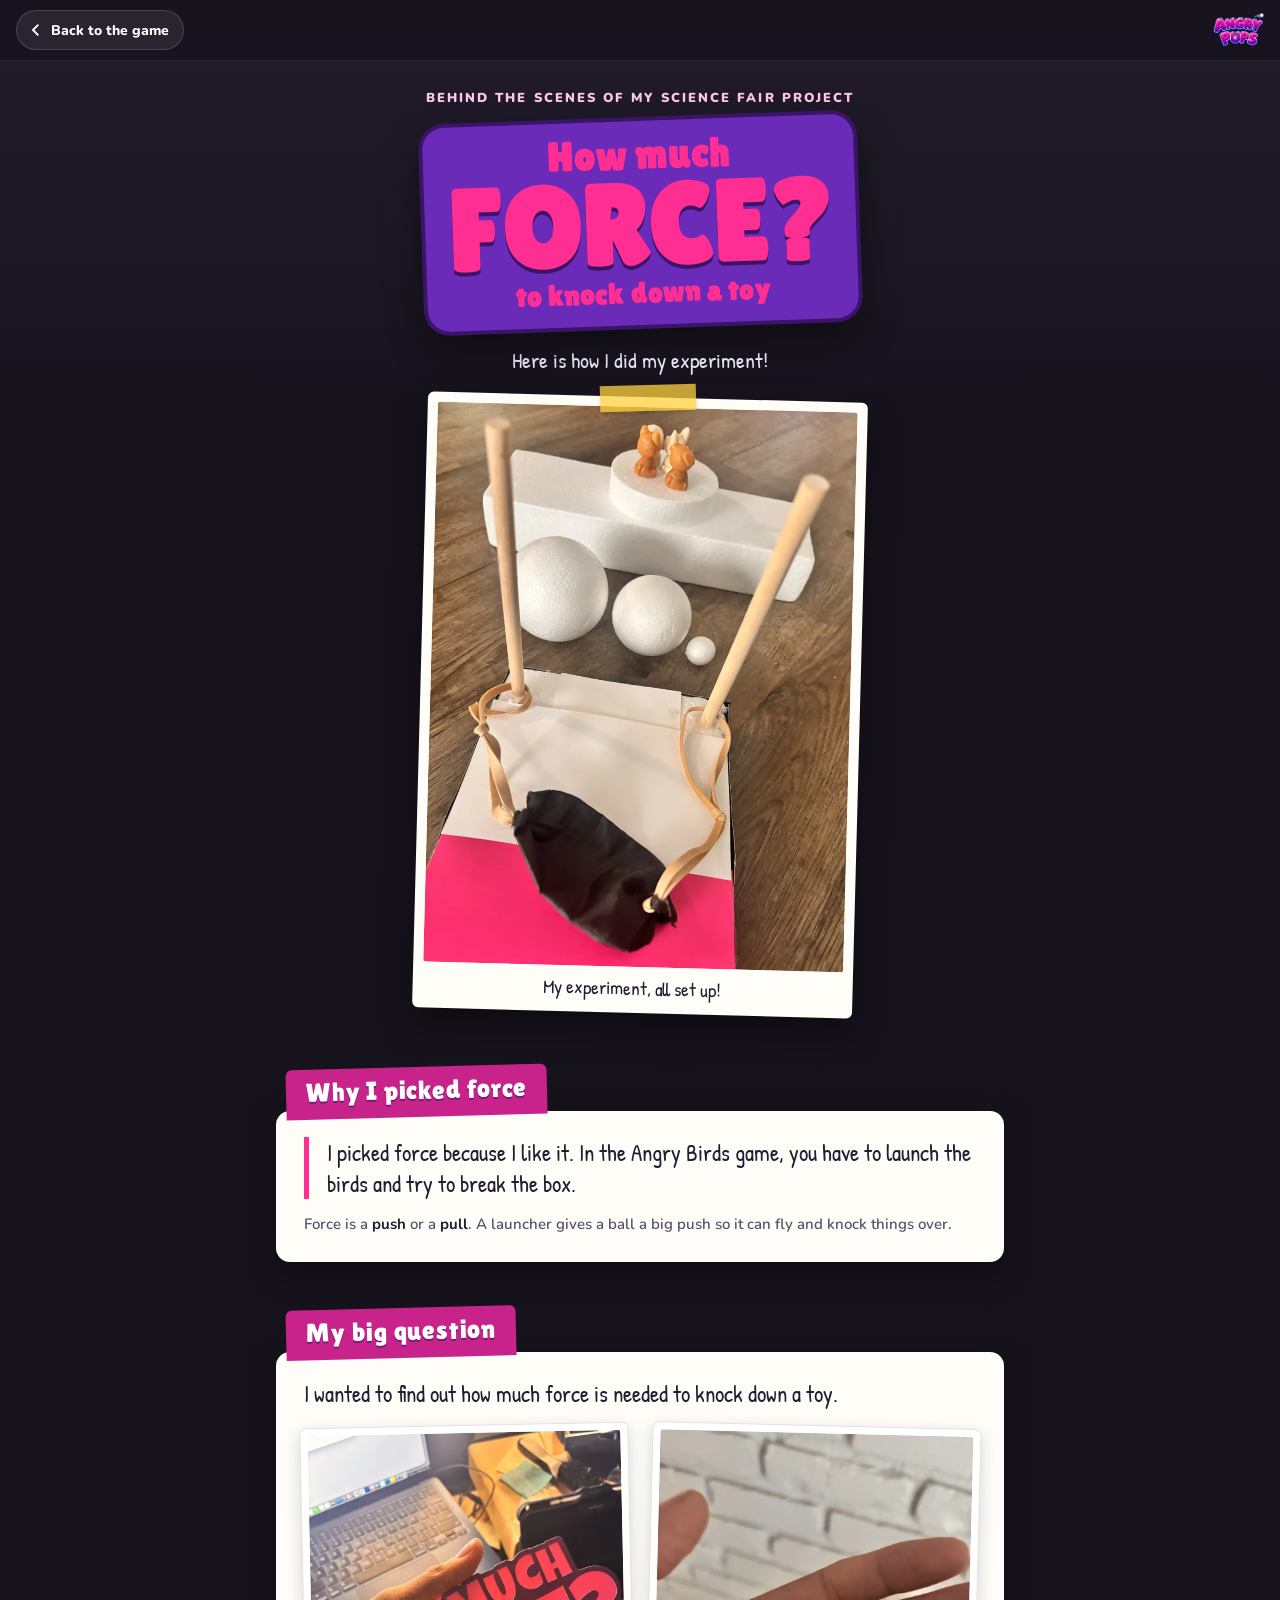
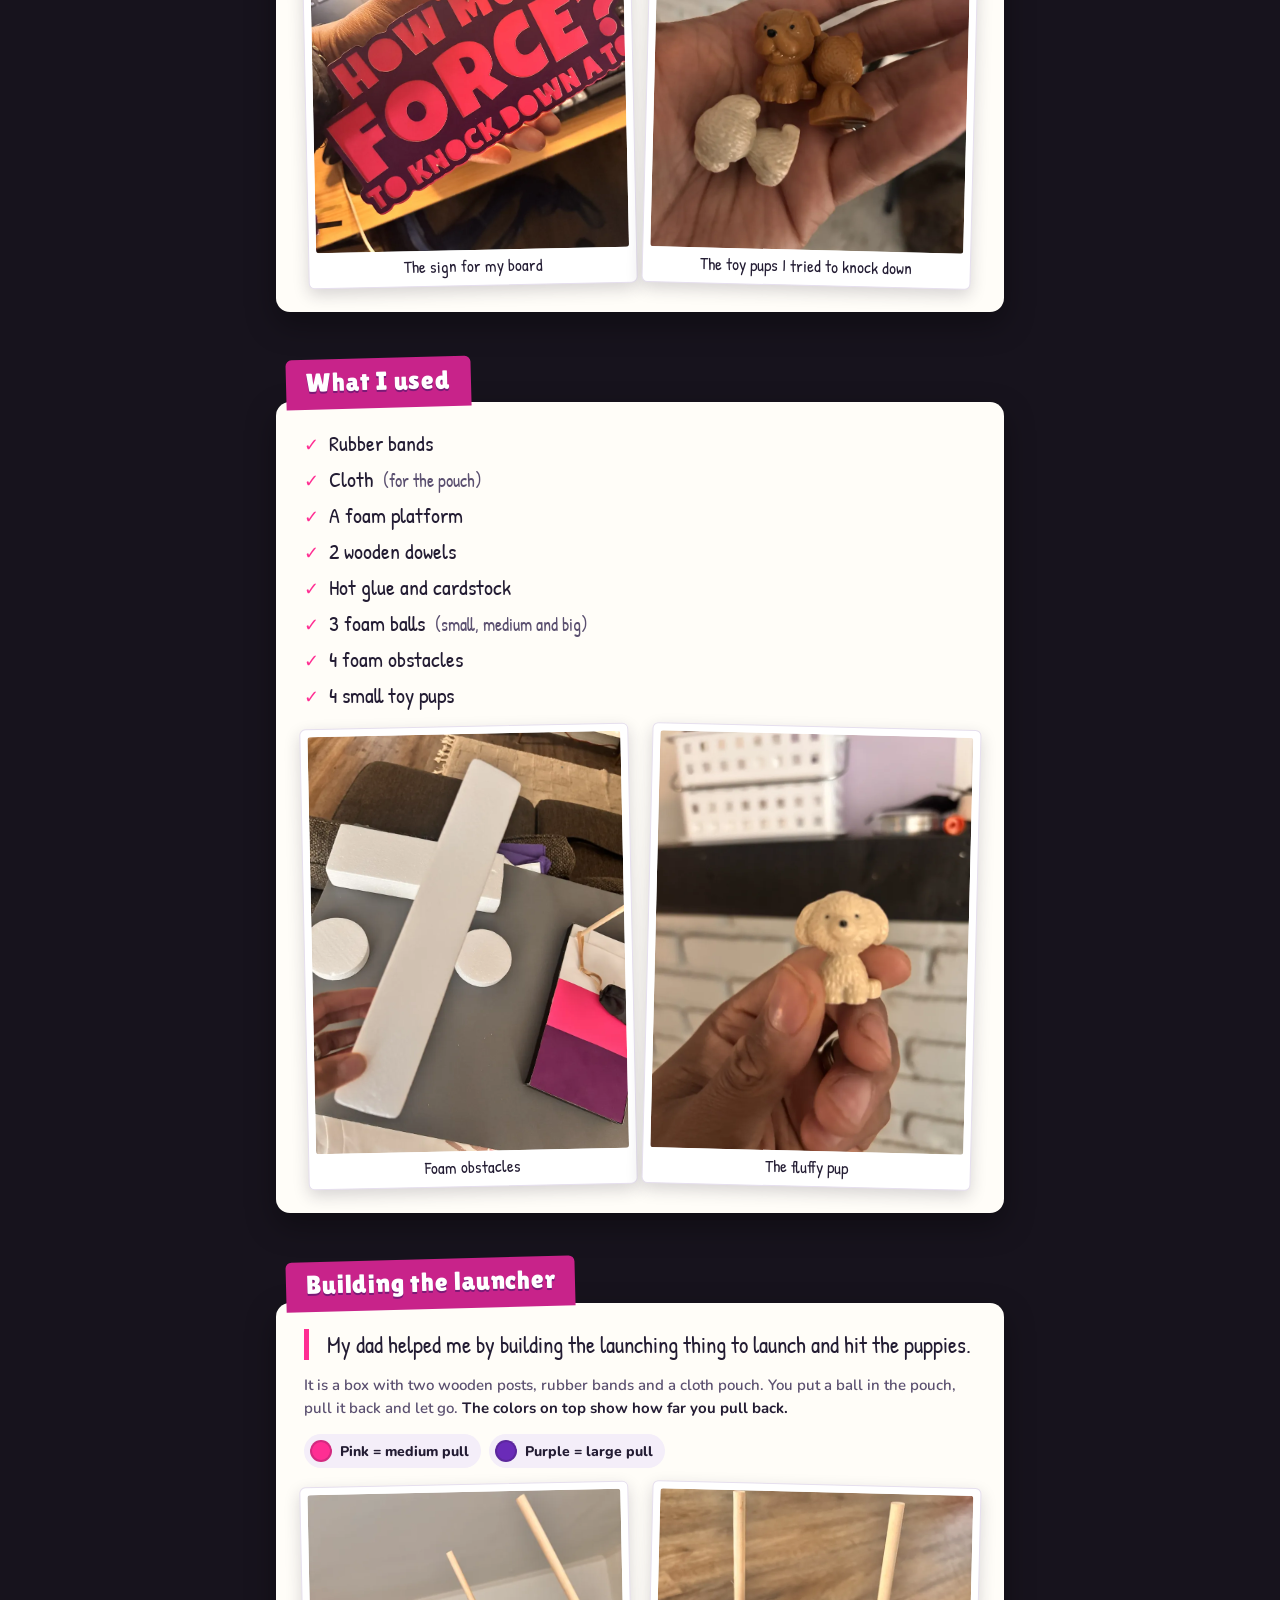
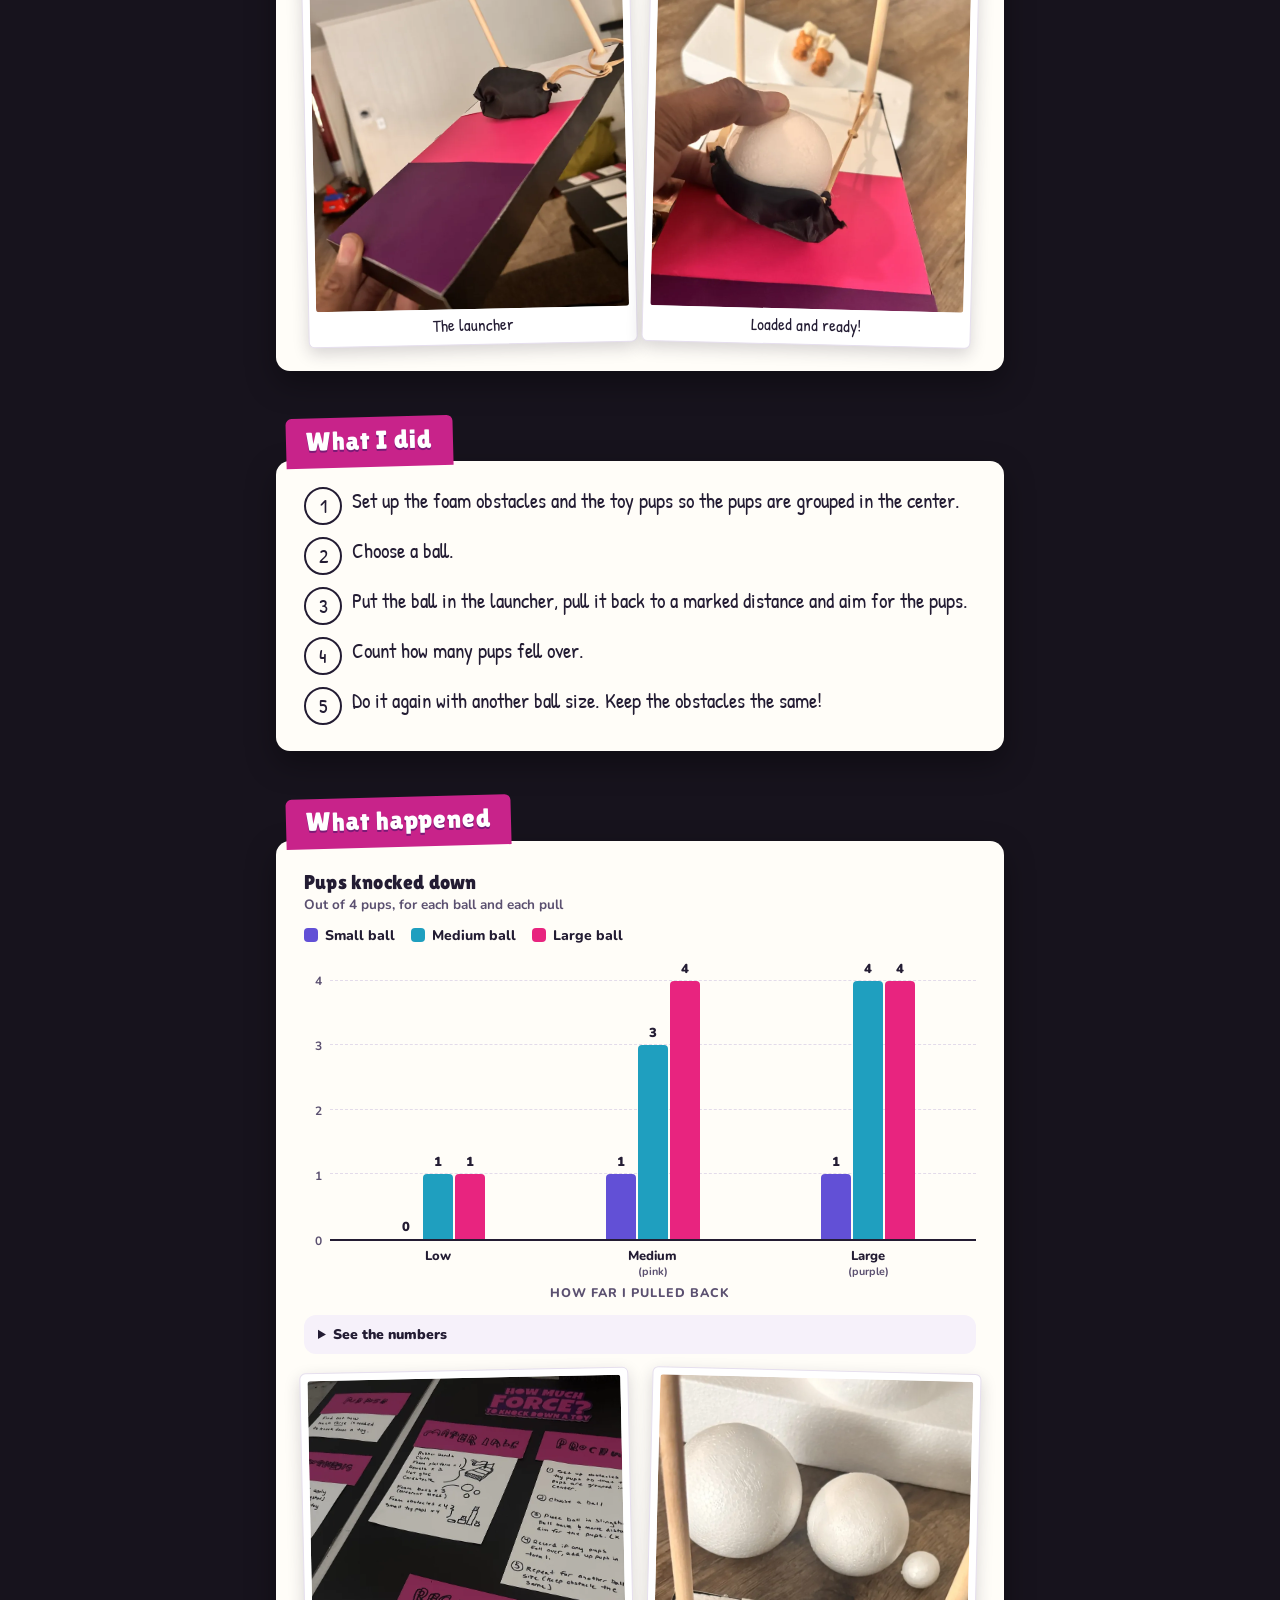
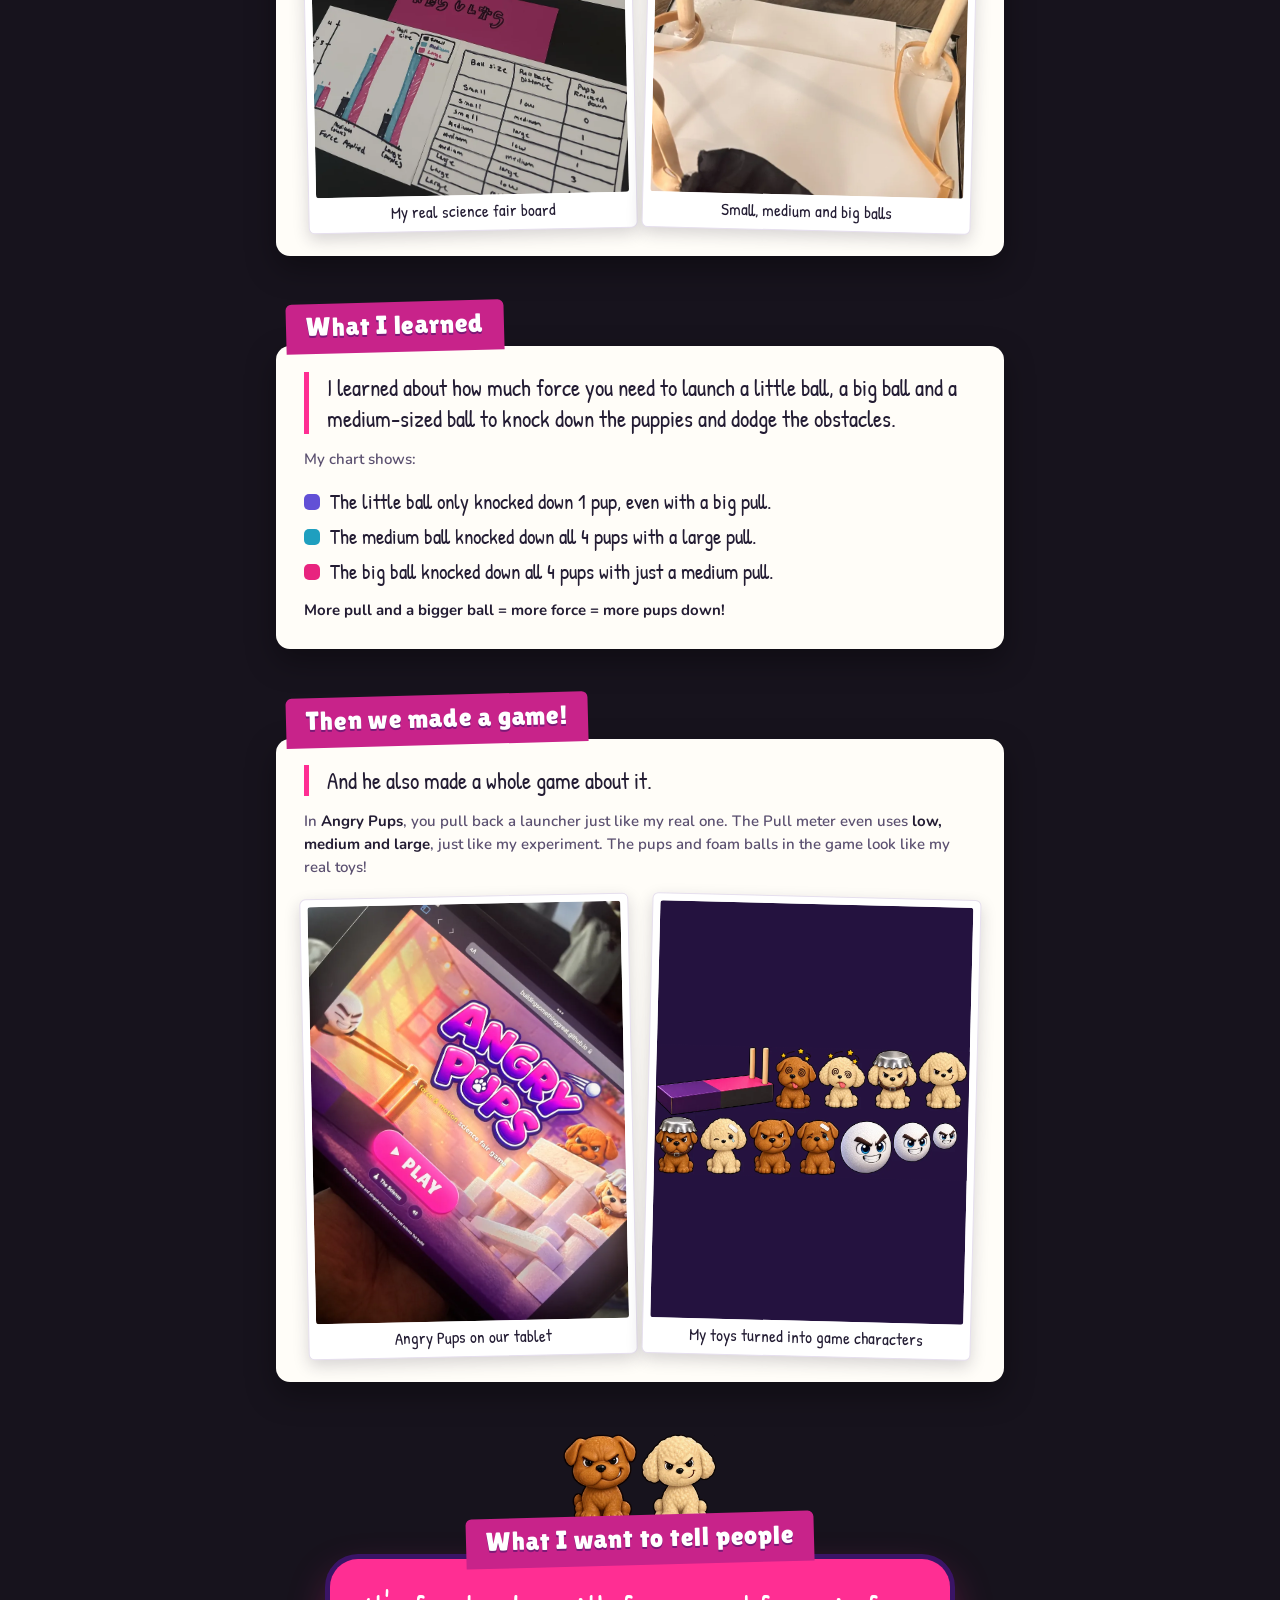
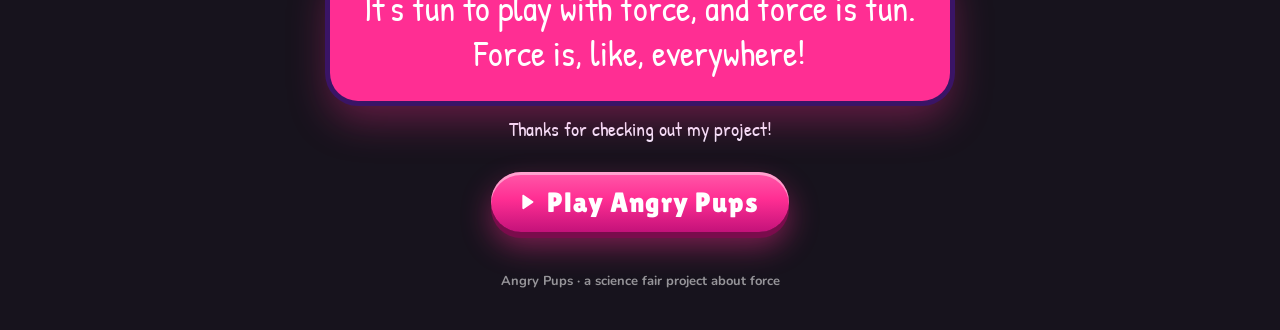
==== behind-the-scenes.html @ 1939e152 "Add 5 taller, layered levels and a Behind the Scenes page Levels 6-10 (Sky High, Hide and Seek, Brid" ====
<!doctype html>
<html lang="en">
<head>
  <meta charset="utf-8">
  <meta name="viewport" content="width=device-width, initial-scale=1, viewport-fit=cover">
  <meta name="theme-color" content="#17131d">
  <meta name="description" content="Behind the scenes of my science fair project: How much force does it take to knock down a toy?">
  <title>Behind the Scenes · Angry Pups</title>
  <link rel="icon" type="image/png" href="assets/img/icon-192.png">
  <style>
    @font-face { font-family: 'Lilita One'; src: url('assets/fonts/LilitaOne-Regular.ttf') format('truetype'); font-display: swap; }
    @font-face { font-family: 'Nunito'; src: url('assets/fonts/Nunito.ttf') format('truetype'); font-weight: 200 1000; font-display: swap; }
    @font-face { font-family: 'Patrick Hand'; src: url('assets/fonts/PatrickHand-Regular.ttf') format('truetype'); font-display: swap; }

    :root {
      --board: #17131d;
      --board-2: #221c2b;
      --paper: #fffdf8;
      --ink: #231c33;
      --ink-2: #5b5070;
      --magenta: #c8238a;
      --pink: #ff2e93;
      --purple: #6a2bb8;
      --gold: #ffd23f;
      --line: #e6dfee;
      /* chart series: small / medium / large ball (validated on the white card) */
      --s-small: #6250d6;
      --s-medium: #1f9fbf;
      --s-large: #e8247f;
      --display: 'Lilita One', 'Arial Rounded MT Bold', system-ui, sans-serif;
      --hand: 'Patrick Hand', 'Comic Sans MS', 'Chalkboard SE', cursive;
      --body: 'Nunito', system-ui, -apple-system, 'Segoe UI', sans-serif;
    }
    * { box-sizing: border-box; }
    html { -webkit-text-size-adjust: 100%; }
    body {
      margin: 0;
      color: #fff;
      font-family: var(--body);
      background:
        radial-gradient(1200px 600px at 50% -10%, rgba(200, 35, 138, .28), transparent 60%),
        linear-gradient(180deg, var(--board-2), var(--board) 420px);
      background-color: var(--board);
      -webkit-font-smoothing: antialiased;
    }
    img { display: block; max-width: 100%; height: auto; }
    a { color: inherit; }

    /* ---------- top bar ---------- */
    .topbar {
      position: sticky; top: 0; z-index: 5;
      display: flex; align-items: center; gap: 10px;
      padding: calc(env(safe-area-inset-top, 0px) + 10px) 16px 10px;
      background: rgba(23, 19, 29, .82);
      backdrop-filter: blur(10px); -webkit-backdrop-filter: blur(10px);
      border-bottom: 1px solid rgba(255, 255, 255, .08);
    }
    .back {
      display: inline-flex; align-items: center; gap: 6px;
      min-height: 40px; padding: 0 14px 0 10px; border-radius: 999px;
      text-decoration: none; font-weight: 800; font-size: 14px;
      background: rgba(255, 255, 255, .08); border: 1px solid rgba(255, 255, 255, .14);
    }
    .back svg { width: 18px; height: 18px; fill: currentColor; }
    .topbar img { height: 34px; width: auto; margin-left: auto; }

    main { max-width: 760px; margin: 0 auto; padding: 0 16px calc(env(safe-area-inset-bottom, 0px) + 40px); }

    /* ---------- hero ---------- */
    .hero { text-align: center; padding: 28px 0 8px; }
    .kicker { font-weight: 900; font-size: 13px; letter-spacing: .16em; text-transform: uppercase; color: #ffc6ec; }
    .sign {
      display: inline-block; margin: 14px auto 6px; padding: 14px 22px 16px;
      border-radius: 22px;
      background: var(--purple);
      box-shadow: 0 0 0 4px #3a1466, 0 16px 40px rgba(0, 0, 0, .45);
      transform: rotate(-2deg);
    }
    .sign .l1 { display: block; font-family: var(--display); font-size: clamp(26px, 7vw, 40px); line-height: 1; color: var(--pink); letter-spacing: .02em; }
    .sign .l2 { display: block; font-family: var(--display); font-size: clamp(64px, 19vw, 112px); line-height: .92; color: var(--pink); letter-spacing: .01em; text-shadow: 0 4px 0 #3a1466; }
    .sign .l3 { display: block; font-family: var(--display); font-size: clamp(18px, 5vw, 28px); line-height: 1.1; color: var(--pink); letter-spacing: .04em; }
    .byline { margin: 14px 0 0; font-family: var(--hand); font-size: 22px; color: #f4ecff; }

    .polaroid {
      margin: 22px auto 0; padding: 10px 10px 12px; max-width: 440px;
      background: var(--paper); color: var(--ink);
      border-radius: 6px;
      box-shadow: 0 14px 34px rgba(0, 0, 0, .45);
      transform: rotate(1.5deg);
      position: relative;
    }
    .polaroid::before {
      content: ''; position: absolute; top: -12px; left: 50%; width: 96px; height: 26px; margin-left: -48px;
      background: rgba(255, 210, 63, .75); transform: rotate(-3deg);
      box-shadow: 0 2px 4px rgba(0, 0, 0, .15);
    }
    .polaroid img { border-radius: 3px; aspect-ratio: 3 / 4; object-fit: cover; width: 100%; }
    .polaroid figcaption { margin-top: 8px; font-family: var(--hand); font-size: 19px; text-align: center; }

    /* ---------- board sections ---------- */
    .card { margin: 46px 0 0; }
    .tab {
      display: inline-block; position: relative; z-index: 1;
      margin: 0 0 -6px 10px; padding: 10px 20px 14px;
      background: var(--magenta);
      border-radius: 6px 6px 0 0;
      font-family: var(--display); font-weight: 400; font-size: 26px; letter-spacing: .03em; line-height: 1;
      color: #fff; text-shadow: 0 2px 0 rgba(58, 20, 102, .55);
      transform: rotate(-1.5deg);
    }
    .paper {
      position: relative;
      background: var(--paper); color: var(--ink);
      border-radius: 14px;
      padding: 20px 18px;
      box-shadow: 0 12px 30px rgba(0, 0, 0, .35);
    }
    .say { margin: 0; font-family: var(--hand); font-size: 23px; line-height: 1.35; }
    .say + .say { margin-top: 12px; }
    .note { margin: 14px 0 0; font-size: 15px; line-height: 1.55; color: var(--ink-2); font-weight: 600; }
    .note b { color: var(--ink); }

    .quote {
      position: relative; margin: 0; padding-left: 18px;
      border-left: 5px solid var(--pink);
    }

    .photos { display: grid; grid-template-columns: 1fr 1fr; gap: 14px; margin-top: 16px; }
    .photos figure { margin: 0; padding: 7px 7px 8px; background: #fff; border-radius: 6px; box-shadow: 0 6px 16px rgba(35, 28, 51, .18); border: 1px solid var(--line); }
    .photos figure:nth-child(odd) { transform: rotate(-1.2deg); }
    .photos figure:nth-child(even) { transform: rotate(1.4deg); }
    .photos img { width: 100%; aspect-ratio: 3 / 4; object-fit: cover; border-radius: 3px; }
    .photos img.fit { aspect-ratio: 3 / 4; object-fit: contain; background: #24123f; }
    .photos figcaption { margin-top: 6px; font-family: var(--hand); font-size: 17px; text-align: center; line-height: 1.2; }

    .list { list-style: none; margin: 0; padding: 0; display: grid; gap: 6px; font-family: var(--hand); font-size: 22px; }
    .list li { display: flex; gap: 10px; align-items: baseline; }
    .list li::before { content: '✓'; color: var(--pink); font-family: var(--display); font-size: 18px; }
    .list small { font-size: 18px; color: var(--ink-2); }

    .steps { margin: 0; padding: 0; list-style: none; counter-reset: s; display: grid; gap: 12px; }
    .steps li { counter-increment: s; display: grid; grid-template-columns: 38px 1fr; gap: 10px; align-items: start; font-family: var(--hand); font-size: 21px; line-height: 1.3; }
    .steps li::before {
      content: counter(s); display: grid; place-items: center; width: 34px; height: 34px; border-radius: 50%;
      border: 2.5px solid var(--ink); font-family: var(--hand); font-size: 20px; line-height: 1;
    }

    .colors { display: flex; gap: 8px; flex-wrap: wrap; margin-top: 14px; }
    .chip { display: inline-flex; align-items: center; gap: 8px; padding: 6px 12px 6px 6px; border-radius: 999px; background: #f4eef9; font-weight: 800; font-size: 14px; color: var(--ink); }
    .chip i { width: 22px; height: 22px; border-radius: 50%; border: 2px solid rgba(35, 28, 51, .2); }

    /* ---------- chart (her results, redrawn) ---------- */
    .chart { margin: 4px 0 0; }
    .chart h3 { margin: 0; font-family: var(--display); font-weight: 400; font-size: 20px; letter-spacing: .01em; }
    .chart .sub { margin: 2px 0 12px; font-size: 13.5px; font-weight: 700; color: var(--ink-2); }
    .legend { display: flex; flex-wrap: wrap; gap: 6px 16px; margin: 0 0 12px; padding: 0; list-style: none; font-size: 14px; font-weight: 800; color: var(--ink); }
    .legend li { display: inline-flex; align-items: center; gap: 7px; }
    .legend i { width: 14px; height: 14px; border-radius: 4px; }
    .plot { position: relative; display: grid; grid-template-columns: 26px 1fr; height: 250px; padding-top: 24px; }
    .yaxis { position: relative; font-size: 12px; font-weight: 700; color: var(--ink-2); }
    .yaxis span { position: absolute; right: 8px; transform: translateY(50%); }
    .area { position: relative; border-bottom: 2px solid var(--ink); }
    .grid { position: absolute; left: 0; right: 0; height: 0; border-top: 1px dashed #e3dbea; }
    .groups { position: absolute; inset: 0; display: grid; grid-template-columns: repeat(3, 1fr); }
    .group { display: flex; justify-content: center; align-items: flex-end; gap: 2px; padding: 0 6%; }
    .bar {
      position: relative; flex: 0 1 30px; min-width: 14px;
      border-radius: 4px 4px 0 0;
      outline: none;
    }
    .bar .v { position: absolute; left: 50%; bottom: 100%; transform: translate(-50%, -3px); font-size: 13px; font-weight: 900; color: var(--ink); }
    .bar.zero { background: transparent !important; }
    .bar .tip {
      position: absolute; left: 50%; bottom: calc(100% + 22px); transform: translateX(-50%);
      white-space: nowrap; padding: 6px 9px; border-radius: 8px;
      background: var(--ink); color: #fff; font-size: 12.5px; font-weight: 700;
      opacity: 0; pointer-events: none; transition: opacity .12s; z-index: 2;
    }
    .bar:hover .tip, .bar:focus .tip { opacity: 1; }
    .bar::after { content: ''; position: absolute; inset: -6px -3px -2px; } /* bigger hit target */
    .xaxis { display: grid; grid-template-columns: 26px repeat(3, 1fr); margin-top: 8px; font-size: 13px; font-weight: 800; color: var(--ink); text-align: center; line-height: 1.2; }
    .xaxis small { display: block; font-weight: 700; color: var(--ink-2); }
    .xtitle { margin-top: 6px; text-align: center; font-size: 12.5px; font-weight: 800; letter-spacing: .08em; text-transform: uppercase; color: var(--ink-2); }

    details.numbers { margin-top: 14px; border-radius: 12px; background: #f6f1fa; padding: 10px 14px; }
    details.numbers summary { cursor: pointer; font-weight: 900; font-size: 14px; color: var(--ink); }
    table { width: 100%; border-collapse: collapse; margin-top: 10px; font-size: 14px; font-variant-numeric: tabular-nums; }
    th, td { padding: 7px 6px; text-align: center; border-bottom: 1px solid var(--line); }
    th:first-child, td:first-child { text-align: left; }
    thead th { font-size: 12px; text-transform: uppercase; letter-spacing: .06em; color: var(--ink-2); }

    .shows { margin: 16px 0 0; padding: 0; list-style: none; display: grid; gap: 8px; }
    .shows li { display: flex; gap: 10px; align-items: flex-start; font-family: var(--hand); font-size: 21px; line-height: 1.3; }
    .shows .dot { flex: none; width: 16px; height: 16px; margin-top: 6px; border-radius: 5px; }

    /* ---------- big message ---------- */
    .message { margin-top: 52px; text-align: center; }
    .message .pups { display: flex; justify-content: center; gap: 4px; margin-bottom: -8px; }
    .message .pups span { display: inline-block; width: 74px; height: 89px; background: url('assets/sprites/atlas.webp') no-repeat; }
    .bubble {
      position: relative; margin: 0 auto; max-width: 620px; padding: 26px 22px;
      background: var(--pink); color: #fff; border-radius: 28px;
      font-family: var(--hand); font-size: clamp(26px, 6.4vw, 36px); line-height: 1.25;
      box-shadow: 0 0 0 5px #3a1466, 0 18px 40px rgba(255, 46, 147, .35);
    }
    .message p.who { margin: 14px 0 0; font-family: var(--hand); font-size: 20px; color: #f4ecff; }

    .cta {
      display: inline-flex; align-items: center; gap: 10px; margin-top: 30px;
      padding: 14px 30px 14px 24px; border-radius: 999px;
      text-decoration: none; color: #fff;
      font-family: var(--display); font-size: 28px; letter-spacing: .04em;
      background: linear-gradient(180deg, #ff5aa9, var(--pink) 45%, #c4127a);
      box-shadow: 0 6px 0 #7a0c4c, 0 14px 30px rgba(255, 46, 147, .45), inset 0 3px 0 rgba(255, 255, 255, .45);
    }
    .cta svg { width: 22px; height: 22px; fill: currentColor; }
    .cta:active { transform: translateY(4px); box-shadow: 0 2px 0 #7a0c4c; }
    footer { margin-top: 40px; text-align: center; font-size: 13px; font-weight: 700; color: rgba(255, 255, 255, .55); }

    @media (min-width: 720px) {
      .photos.three { grid-template-columns: repeat(3, 1fr); }
      .paper { padding: 26px 28px; }
      .plot { height: 284px; }
    }
    @media (prefers-reduced-motion: reduce) { * { transition: none !important; } }
  </style>
</head>
<body>
  <header class="topbar">
    <a class="back" href="index.html"><svg viewBox="0 0 24 24" aria-hidden="true"><path d="M15.4 4.6a1.3 1.3 0 0 1 0 1.8L9.8 12l5.6 5.6a1.3 1.3 0 0 1-1.8 1.8l-6.5-6.5a1.3 1.3 0 0 1 0-1.8l6.5-6.5a1.3 1.3 0 0 1 1.8 0z"/></svg>Back to the game</a>
    <img src="assets/img/logo.webp" alt="Angry Pups" width="900" height="606">
  </header>

  <main>
    <section class="hero">
      <div class="kicker">Behind the scenes of my science fair project</div>
      <h1 class="sign"><span class="l1">How much</span><span class="l2">FORCE?</span><span class="l3">to knock down a toy</span></h1>
      <p class="byline">Here is how I did my experiment!</p>
      <figure class="polaroid">
        <img src="assets/bts/experiment-setup.webp" alt="The launcher with two wooden posts and rubber bands, three foam balls (big, medium and small) and four toy pups sitting on a foam platform" width="825" height="1100">
        <figcaption>My experiment, all set up!</figcaption>
      </figure>
    </section>

    <section class="card" aria-labelledby="why">
      <h2 class="tab" id="why">Why I picked force</h2>
      <div class="paper">
        <p class="say quote">I picked force because I like it. In the Angry Birds game, you have to launch the birds and try to break the box.</p>
        <p class="note">Force is a <b>push</b> or a <b>pull</b>. A launcher gives a ball a big push so it can fly and knock things over.</p>
      </div>
    </section>

    <section class="card" aria-labelledby="question">
      <h2 class="tab" id="question">My big question</h2>
      <div class="paper">
        <p class="say">I wanted to find out how much force is needed to knock down a toy.</p>
        <div class="photos">
          <figure>
            <img src="assets/bts/title-sign.webp" alt="The cut-out sign for the board that says How much force to knock down a toy" loading="lazy" width="825" height="1100">
            <figcaption>The sign for my board</figcaption>
          </figure>
          <figure>
            <img src="assets/bts/toy-pups.webp" alt="Two brown toy puppies and a cream toy puppy in a hand" loading="lazy" width="825" height="1100">
            <figcaption>The toy pups I tried to knock down</figcaption>
          </figure>
        </div>
      </div>
    </section>

    <section class="card" aria-labelledby="used">
      <h2 class="tab" id="used">What I used</h2>
      <div class="paper">
        <ul class="list">
          <li>Rubber bands</li>
          <li>Cloth <small>(for the pouch)</small></li>
          <li>A foam platform</li>
          <li>2 wooden dowels</li>
          <li>Hot glue and cardstock</li>
          <li>3 foam balls <small>(small, medium and big)</small></li>
          <li>4 foam obstacles</li>
          <li>4 small toy pups</li>
        </ul>
        <div class="photos">
          <figure>
            <img src="assets/bts/foam-obstacles.webp" alt="White foam blocks and round foam discs on a gray board" loading="lazy" width="825" height="1100">
            <figcaption>Foam obstacles</figcaption>
          </figure>
          <figure>
            <img src="assets/bts/marshmallow-pup.webp" alt="A cream-colored fluffy toy puppy held between two fingers" loading="lazy" width="825" height="1100">
            <figcaption>The fluffy pup</figcaption>
          </figure>
        </div>
      </div>
    </section>

    <section class="card" aria-labelledby="built">
      <h2 class="tab" id="built">Building the launcher</h2>
      <div class="paper">
        <p class="say quote">My dad helped me by building the launching thing to launch and hit the puppies.</p>
        <p class="note">It is a box with two wooden posts, rubber bands and a cloth pouch. You put a ball in the pouch, pull it back and let go. <b>The colors on top show how far you pull back.</b></p>
        <div class="colors">
          <span class="chip"><i style="background:#ff2e93"></i>Pink = medium pull</span>
          <span class="chip"><i style="background:#6a2bb8"></i>Purple = large pull</span>
        </div>
        <div class="photos">
          <figure>
            <img src="assets/bts/launcher.webp" alt="The launcher box with a purple stripe, a pink stripe, a black cloth pouch and two wooden posts" loading="lazy" width="825" height="1100">
            <figcaption>The launcher</figcaption>
          </figure>
          <figure>
            <img src="assets/bts/loading-the-launcher.webp" alt="A foam ball sitting in the black pouch, ready to launch at the pups on the foam platform" loading="lazy" width="825" height="1100">
            <figcaption>Loaded and ready!</figcaption>
          </figure>
        </div>
      </div>
    </section>

    <section class="card" aria-labelledby="did">
      <h2 class="tab" id="did">What I did</h2>
      <div class="paper">
        <ol class="steps">
          <li>Set up the foam obstacles and the toy pups so the pups are grouped in the center.</li>
          <li>Choose a ball.</li>
          <li>Put the ball in the launcher, pull it back to a marked distance and aim for the pups.</li>
          <li>Count how many pups fell over.</li>
          <li>Do it again with another ball size. Keep the obstacles the same!</li>
        </ol>
      </div>
    </section>

    <section class="card" aria-labelledby="happened">
      <h2 class="tab" id="happened">What happened</h2>
      <div class="paper">
        <figure class="chart" aria-labelledby="chart-title">
          <h3 id="chart-title">Pups knocked down</h3>
          <p class="sub">Out of 4 pups, for each ball and each pull</p>
          <ul class="legend" aria-label="Ball size">
            <li><i style="background:var(--s-small)"></i>Small ball</li>
            <li><i style="background:var(--s-medium)"></i>Medium ball</li>
            <li><i style="background:var(--s-large)"></i>Large ball</li>
          </ul>
          <div class="plot" id="plot" role="img" aria-label="Bar chart. Low pull: small ball 0, medium ball 1, large ball 1. Medium pull: small 1, medium 3, large 4. Large pull: small 1, medium 4, large 4."></div>
          <div class="xaxis" aria-hidden="true"><span></span><span>Low</span><span>Medium<small>(pink)</small></span><span>Large<small>(purple)</small></span></div>
          <div class="xtitle">How far I pulled back</div>
        </figure>
        <details class="numbers">
          <summary>See the numbers</summary>
          <table>
            <thead><tr><th>Ball size</th><th>Low pull</th><th>Medium pull</th><th>Large pull</th></tr></thead>
            <tbody>
              <tr><td>Small</td><td>0</td><td>1</td><td>1</td></tr>
              <tr><td>Medium</td><td>1</td><td>3</td><td>4</td></tr>
              <tr><td>Large</td><td>1</td><td>4</td><td>4</td></tr>
            </tbody>
          </table>
        </details>
        <div class="photos">
          <figure>
            <img src="assets/bts/science-board.webp" alt="The science fair board with the purpose, materials, procedure and a hand-drawn results chart and table" loading="lazy" width="825" height="1100">
            <figcaption>My real science fair board</figcaption>
          </figure>
          <figure>
            <img src="assets/bts/foam-balls.webp" alt="A big, a medium and a small white foam ball on the floor" loading="lazy">
            <figcaption>Small, medium and big balls</figcaption>
          </figure>
        </div>
      </div>
    </section>

    <section class="card" aria-labelledby="learned">
      <h2 class="tab" id="learned">What I learned</h2>
      <div class="paper">
        <p class="say quote">I learned about how much force you need to launch a little ball, a big ball and a medium-sized ball to knock down the puppies and dodge the obstacles.</p>
        <p class="note">My chart shows:</p>
        <ul class="shows">
          <li><span class="dot" style="background:var(--s-small)"></span>The little ball only knocked down 1 pup, even with a big pull.</li>
          <li><span class="dot" style="background:var(--s-medium)"></span>The medium ball knocked down all 4 pups with a large pull.</li>
          <li><span class="dot" style="background:var(--s-large)"></span>The big ball knocked down all 4 pups with just a medium pull.</li>
        </ul>
        <p class="note"><b>More pull and a bigger ball = more force = more pups down!</b></p>
      </div>
    </section>

    <section class="card" aria-labelledby="game">
      <h2 class="tab" id="game">Then we made a game!</h2>
      <div class="paper">
        <p class="say quote">And he also made a whole game about it.</p>
        <p class="note">In <b>Angry Pups</b>, you pull back a launcher just like my real one. The Pull meter even uses <b>low, medium and large</b>, just like my experiment. The pups and foam balls in the game look like my real toys!</p>
        <div class="photos">
          <figure>
            <img src="assets/bts/game-on-ipad.webp" alt="The Angry Pups title screen on a tablet" loading="lazy" width="825" height="1100">
            <figcaption>Angry Pups on our tablet</figcaption>
          </figure>
          <figure>
            <img class="fit" src="assets/bts/game-characters.webp" alt="The game's pup characters, foam ball characters and launcher" loading="lazy">
            <figcaption>My toys turned into game characters</figcaption>
          </figure>
        </div>
      </div>
    </section>

    <section class="message" aria-labelledby="tell">
      <div class="pups" aria-hidden="true"><span id="pup-a"></span><span id="pup-b"></span></div>
      <h2 class="tab" id="tell" style="margin-left:0">What I want to tell people</h2>
      <p class="bubble">It's fun to play with force, and force is fun. Force is, like, everywhere!</p>
      <p class="who">Thanks for checking out my project!</p>
      <a class="cta" href="index.html"><svg viewBox="0 0 24 24" aria-hidden="true"><path d="M8 5.2v13.6c0 .8.9 1.3 1.6.8l10-6.8a1 1 0 0 0 0-1.6l-10-6.8C8.9 3.9 8 4.4 8 5.2z"/></svg>Play Angry Pups</a>
    </section>

    <footer>Angry Pups · a science fair project about force</footer>
  </main>

  <script src="js/atlas-data.js"></script>
  <script>
    (function () {
      // Her results, read from the board: pups knocked down out of 4.
      var pulls = ['Low', 'Medium', 'Large'];
      var balls = [
        { name: 'Small ball', color: 'var(--s-small)', values: [0, 1, 1] },
        { name: 'Medium ball', color: 'var(--s-medium)', values: [1, 3, 4] },
        { name: 'Large ball', color: 'var(--s-large)', values: [1, 4, 4] },
      ];
      var MAX = 4;
      var plot = document.getElementById('plot');
      var y = document.createElement('div');
      y.className = 'yaxis';
      y.setAttribute('aria-hidden', 'true');
      var area = document.createElement('div');
      area.className = 'area';
      for (var t = 0; t <= MAX; t++) {
        var lab = document.createElement('span');
        lab.style.bottom = (t / MAX * 100) + '%';
        lab.textContent = t;
        y.appendChild(lab);
        if (t > 0) {
          var g = document.createElement('div');
          g.className = 'grid';
          g.style.bottom = (t / MAX * 100) + '%';
          area.appendChild(g);
        }
      }
      var groups = document.createElement('div');
      groups.className = 'groups';
      pulls.forEach(function (pull, i) {
        var grp = document.createElement('div');
        grp.className = 'group';
        balls.forEach(function (b) {
          var v = b.values[i];
          var bar = document.createElement('div');
          bar.className = 'bar' + (v === 0 ? ' zero' : '');
          bar.tabIndex = 0;
          bar.style.height = Math.max(v / MAX * 100, 0) + '%';
          bar.style.background = b.color;
          bar.setAttribute('aria-label', b.name + ', ' + pull.toLowerCase() + ' pull: ' + v + ' of 4 pups');
          bar.innerHTML = '<span class="v">' + v + '</span><span class="tip">' + b.name + ' · ' + pull + ' pull: ' + v + ' of 4</span>';
          grp.appendChild(bar);
        });
        groups.appendChild(grp);
      });
      area.appendChild(groups);
      plot.appendChild(y);
      plot.appendChild(area);

      // Two pup sprites from the game's atlas for the final message.
      var A = window.AP && window.AP.ATLAS;
      if (A) {
        [['pup-a', 'biscuit_angry'], ['pup-b', 'marsh_angry']].forEach(function (p) {
          var el = document.getElementById(p[0]), f = A.frames[p[1]], h = 89, sc = h / f.h;
          el.style.width = Math.round(f.w * sc) + 'px';
          el.style.backgroundSize = (A.w * sc) + 'px ' + (A.h * sc) + 'px';
          el.style.backgroundPosition = (-f.x * sc) + 'px ' + (-f.y * sc) + 'px';
        });
      }
    })();
  </script>
</body>
</html>
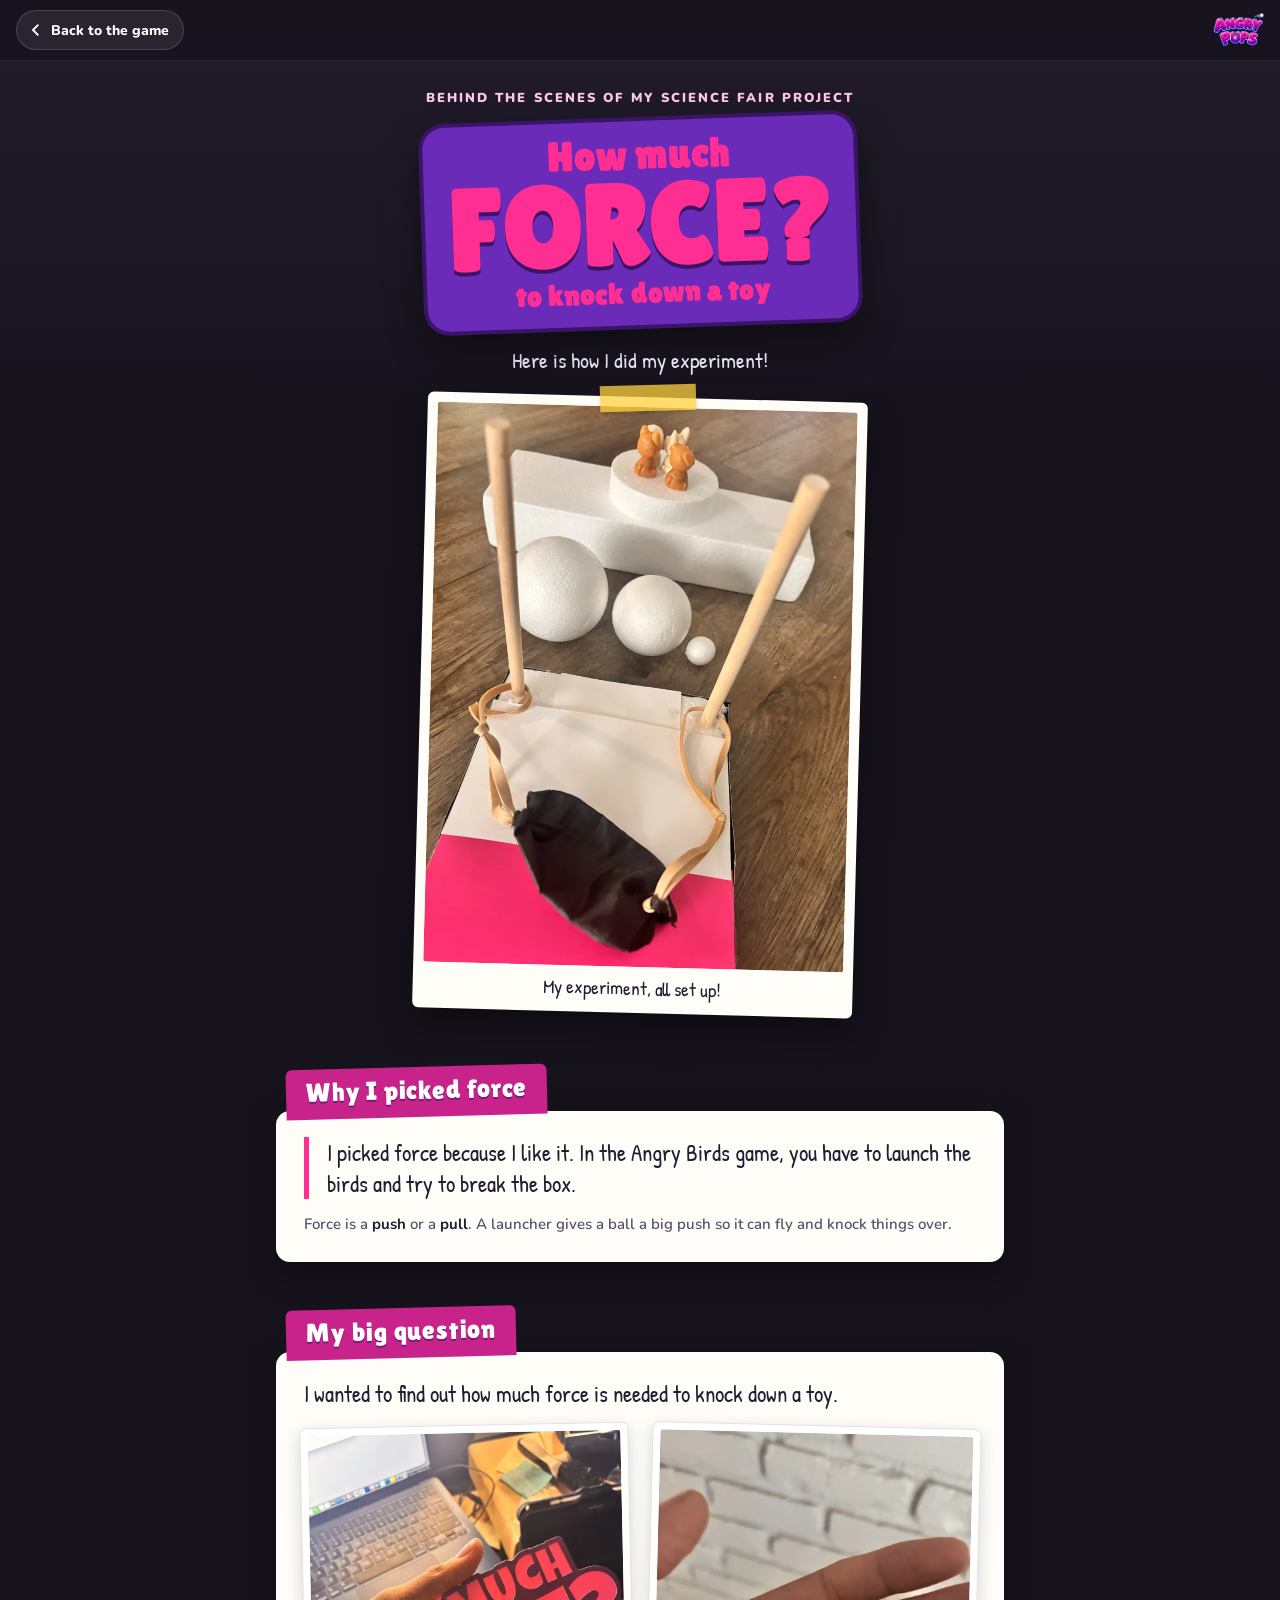
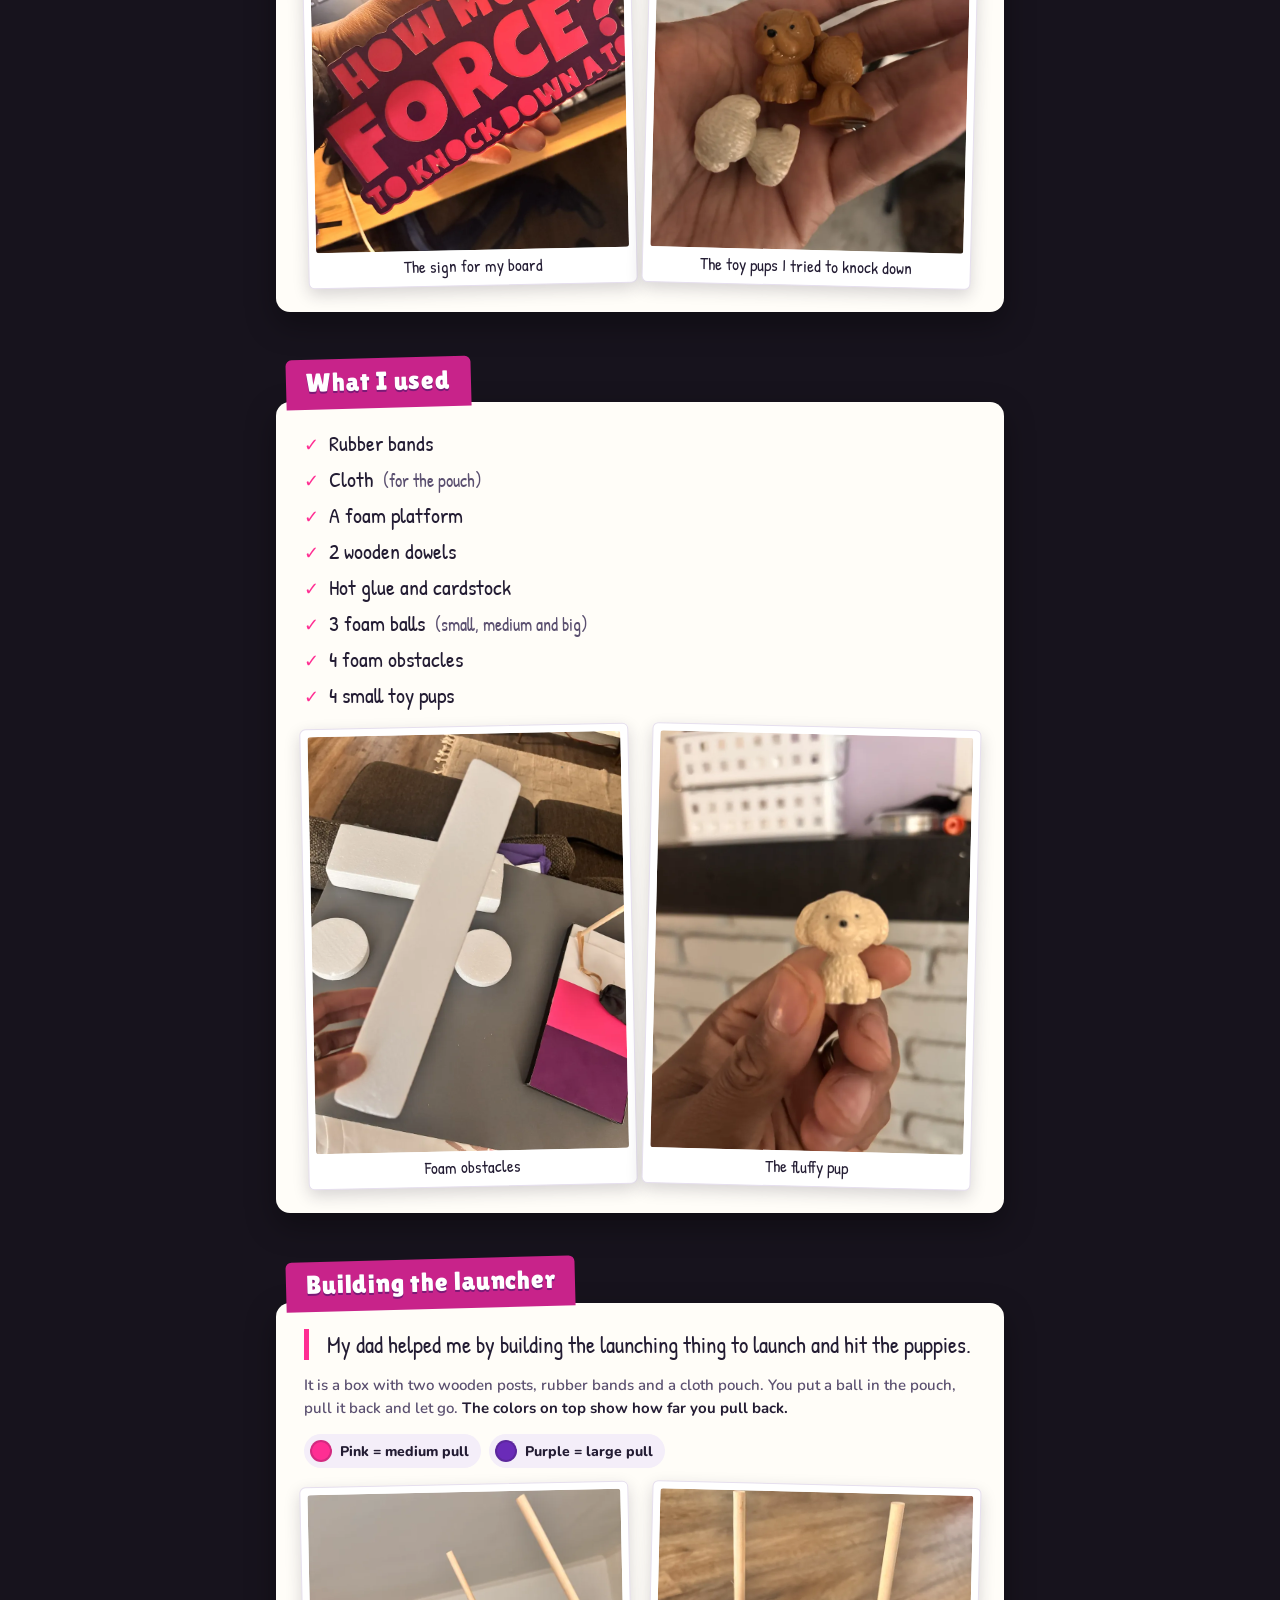
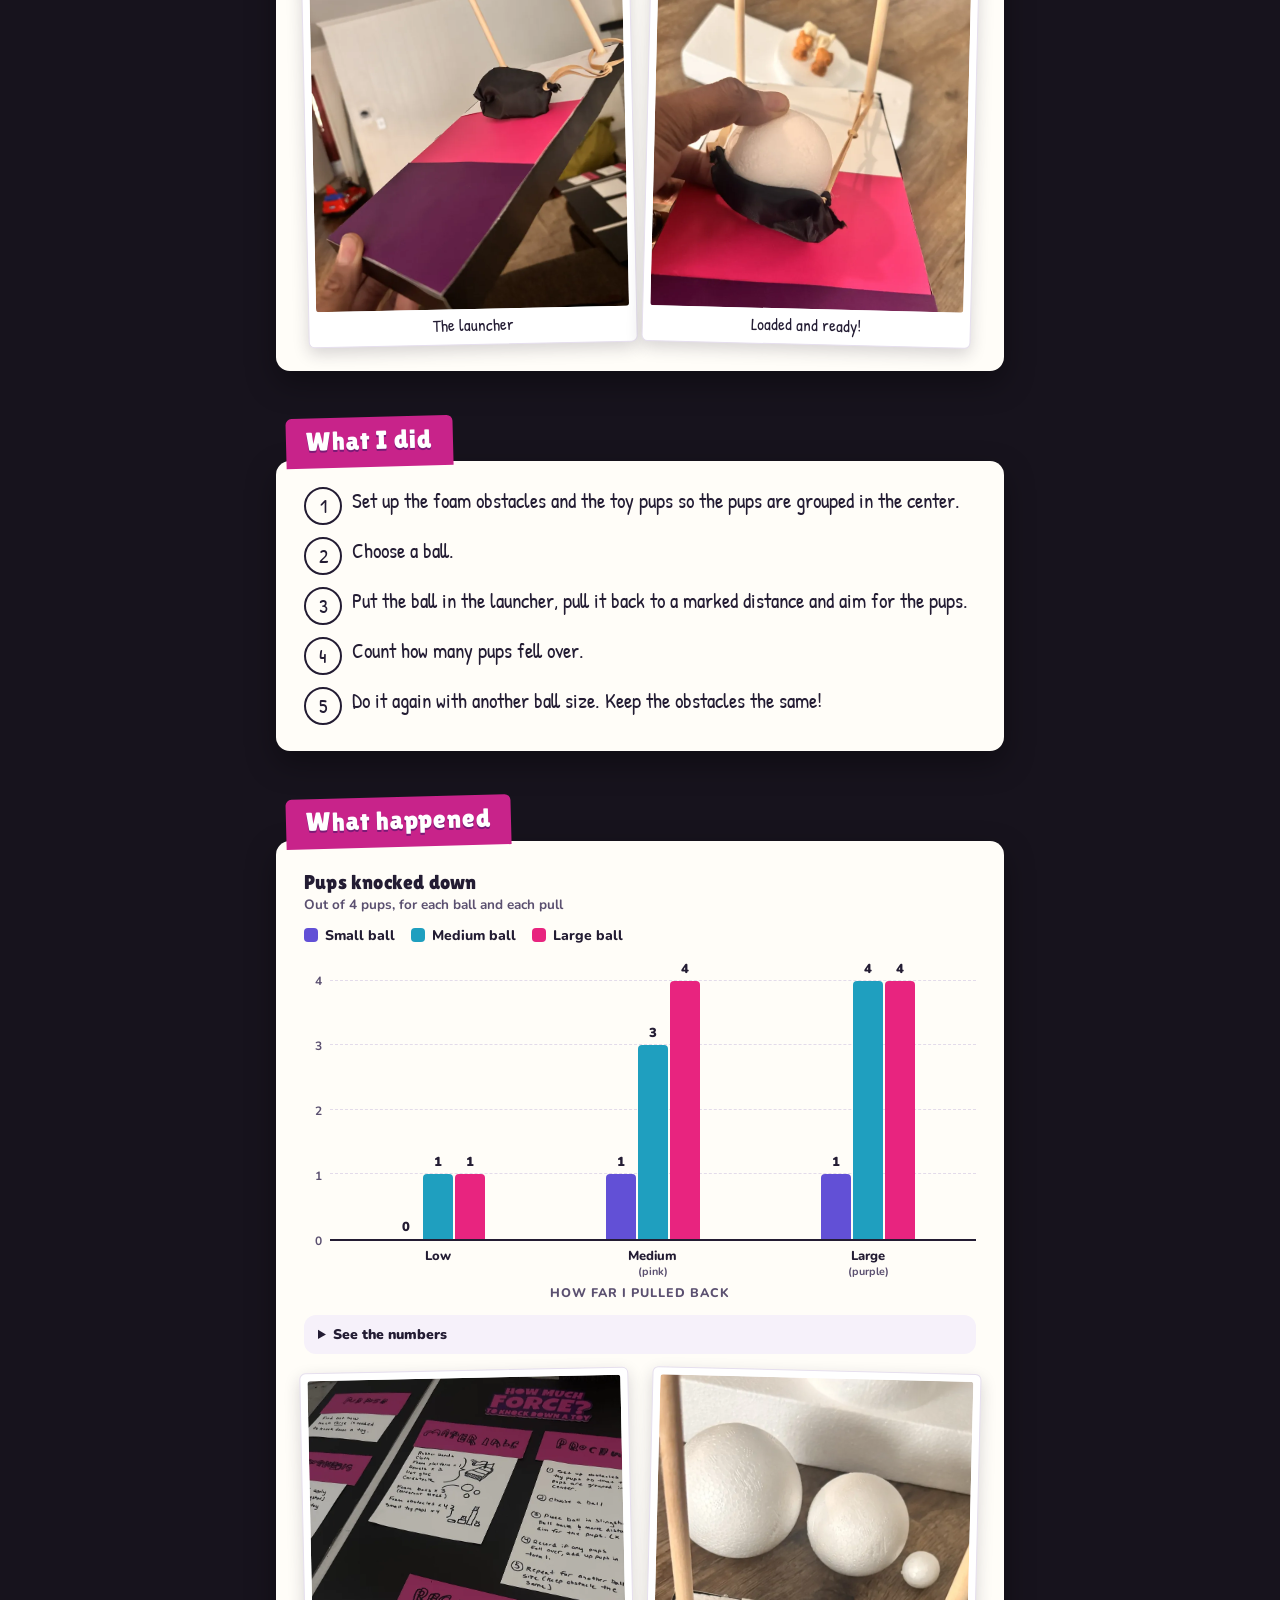
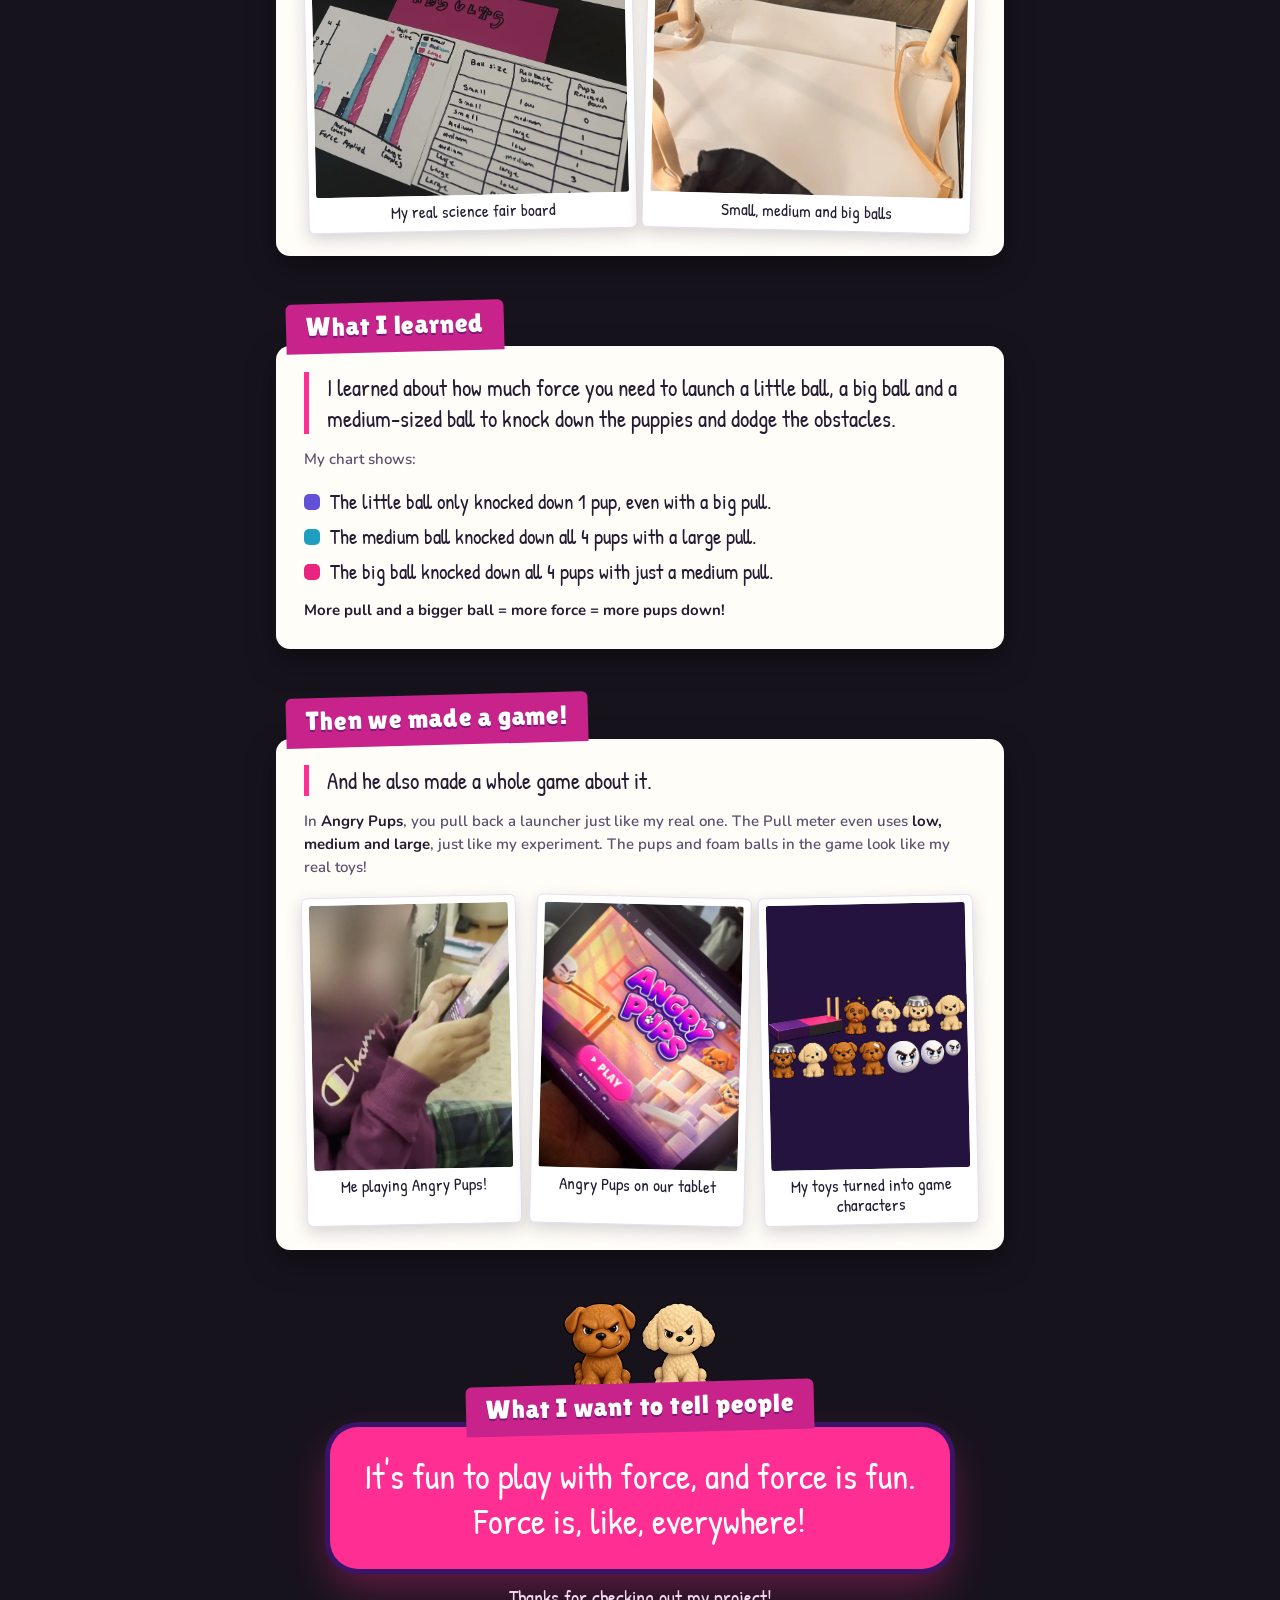
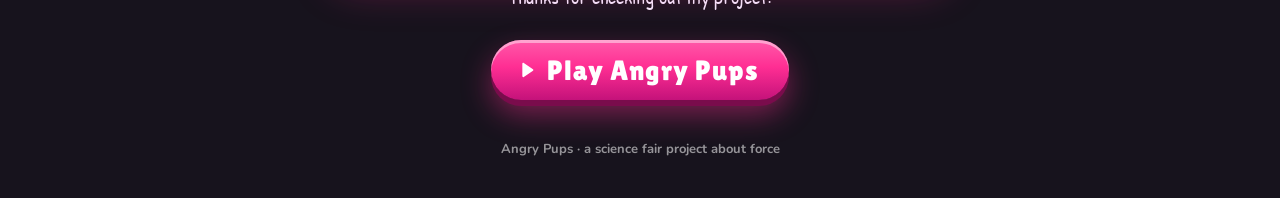
==== commit 0351b96a: "Add a face-blurred clip of the game being played to Behind the Scenes A 2.4 s silent loop in the "Th" ====
--- a/behind-the-scenes.html
+++ b/behind-the-scenes.html
@@ -130,6 +130,7 @@
     .photos figure:nth-child(odd) { transform: rotate(-1.2deg); }
     .photos figure:nth-child(even) { transform: rotate(1.4deg); }
     .photos img { width: 100%; aspect-ratio: 3 / 4; object-fit: cover; border-radius: 3px; }
+    .photos video { display: block; width: 100%; aspect-ratio: 3 / 4; object-fit: cover; border-radius: 3px; background: #24123f; }
     .photos img.fit { aspect-ratio: 3 / 4; object-fit: contain; background: #24123f; }
     .photos figcaption { margin-top: 6px; font-family: var(--hand); font-size: 17px; text-align: center; line-height: 1.2; }
 
@@ -217,6 +218,10 @@
     .cta:active { transform: translateY(4px); box-shadow: 0 2px 0 #7a0c4c; }
     footer { margin-top: 40px; text-align: center; font-size: 13px; font-weight: 700; color: rgba(255, 255, 255, .55); }
 
+    @media (max-width: 719px) {
+      .photos figure.span { grid-column: 1 / -1; transform: rotate(-.6deg); }
+      .photos figure.span img { aspect-ratio: auto; }
+    }
     @media (min-width: 720px) {
       .photos.three { grid-template-columns: repeat(3, 1fr); }
       .paper { padding: 26px 28px; }
@@ -386,12 +391,16 @@
       <div class="paper">
         <p class="say quote">And he also made a whole game about it.</p>
         <p class="note">In <b>Angry Pups</b>, you pull back a launcher just like my real one. The Pull meter even uses <b>low, medium and large</b>, just like my experiment. The pups and foam balls in the game look like my real toys!</p>
-        <div class="photos">
+        <div class="photos three">
+          <figure>
+            <video id="play-clip" src="assets/bts/playing-the-game.mp4" poster="assets/bts/playing-the-game-poster.webp" autoplay muted loop playsinline preload="metadata" aria-label="Short clip of me playing Angry Pups on a phone"></video>
+            <figcaption>Me playing Angry Pups!</figcaption>
+          </figure>
           <figure>
             <img src="assets/bts/game-on-ipad.webp" alt="The Angry Pups title screen on a tablet" loading="lazy" width="825" height="1100">
             <figcaption>Angry Pups on our tablet</figcaption>
           </figure>
-          <figure>
+          <figure class="span">
             <img class="fit" src="assets/bts/game-characters.webp" alt="The game's pup characters, foam ball characters and launcher" loading="lazy">
             <figcaption>My toys turned into game characters</figcaption>
           </figure>
@@ -461,6 +470,12 @@
       plot.appendChild(y);
       plot.appendChild(area);
 
+      // Respect reduced motion: no autoplaying video, just a play button.
+      var clip = document.getElementById('play-clip');
+      if (clip && window.matchMedia && matchMedia('(prefers-reduced-motion: reduce)').matches) {
+        clip.removeAttribute('autoplay'); clip.pause(); clip.controls = true;
+      }
+
       // Two pup sprites from the game's atlas for the final message.
       var A = window.AP && window.AP.ATLAS;
       if (A) {
